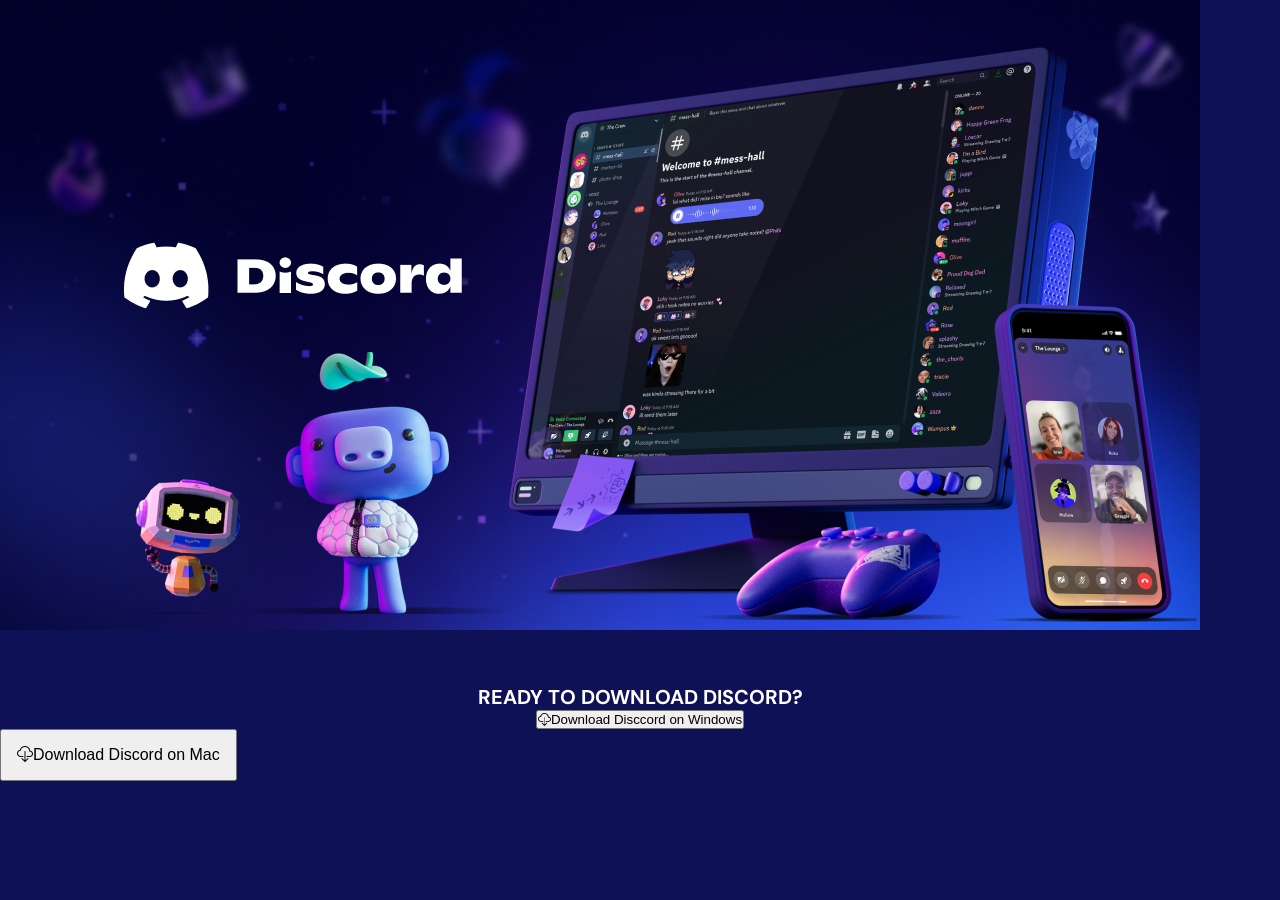
==== download_page/about.html @ 54b6539e "add download page" ====
<!DOCTYPE html>
<html lang="it">
<head>
    <meta charset="UTF-8">
    <meta name="viewport" content="width=device-width, initial-scale=1.0">
    <meta name="author" content="Marco Manvati (MarcusOrion)">
    <meta name="keywords" content="Discord, download">
    <!-- Bootstrap Fonts -->
     <link rel="preconnect" href="https://fonts.googleapis.com">
    <link rel="preconnect" href="https://fonts.gstatic.com" crossorigin>
    <link href="https://fonts.googleapis.com/css2?family=DM+Sans:ital,opsz,wght@0,9..40,100..1000;1,9..40,100..1000&family=Sigmar&display=swap" rel="stylesheet">
     <link rel="preconnect" href="https://fonts.googleapis.com">
    <link rel="preconnect" href="https://fonts.gstatic.com" crossorigin>
    <link href="https://fonts.googleapis.com/css2?family=DM+Sans:ital,opsz,wght@0,9..40,100..1000;1,9..40,100..1000&display=swap" rel="stylesheet">
    <!-- Bootstrap Icon-->
    <link rel="stylesheet" href="https://cdn.jsdelivr.net/npm/bootstrap-icons@1.13.1/font/bootstrap-icons.min.css">
    <!-- CSS -->
    <link rel="stylesheet" href="../download_page/css/about_style.css">
    <title>Discord Download</title>
</head>
<body>
    <!--Banner -->
    <header class="banner">
        <img src="../assets/banner.png" alt="Banner di Discord">
        <h1>ready to download discord?</h1>
    </header>
    <!-- Button Box -->
    <div class="box-btn">
        <button class="widnows-btn"><i class="bi bi-cloud-download"></i>Download Disccord on Windows</button>
        <button class="mac-btn"><i class="bi bi-cloud-download"></i>Download Discord on Mac</button>
    </div>
    <main>
        <section>
            
        </section>
    </main>
</body>
</html>
---- download_page/css/about_style.css ----
* {
    margin: 0;
    padding: 0;
    box-sizing: border-box;
}

/* Body and Style Setup */
body {
    background-color: #0E1155;
}
h1 {
    font-family: 'DM Sans', sans-serif;
    font-size: 20px;
    font-weight: 400px;
    text-transform: uppercase;
    text-align: center;
    color: white;
    margin-top: 50px;
}
/* Modifiche all'immagine header*/
.banner img {
   max-width: 100%;
   height: auto; 
}
/*Button Box*/
.box-btn {
    display: block;
    text-align: center;
}
/*Windows Button*/
.windows-btn {
    display:block;
    font-size: 16px;
    color: white;
    padding: 15px;
}
/*Mac Button*/
.mac-btn {
    display: block;
    font-size: 16px;
    color: black;
    padding: 15px;
}
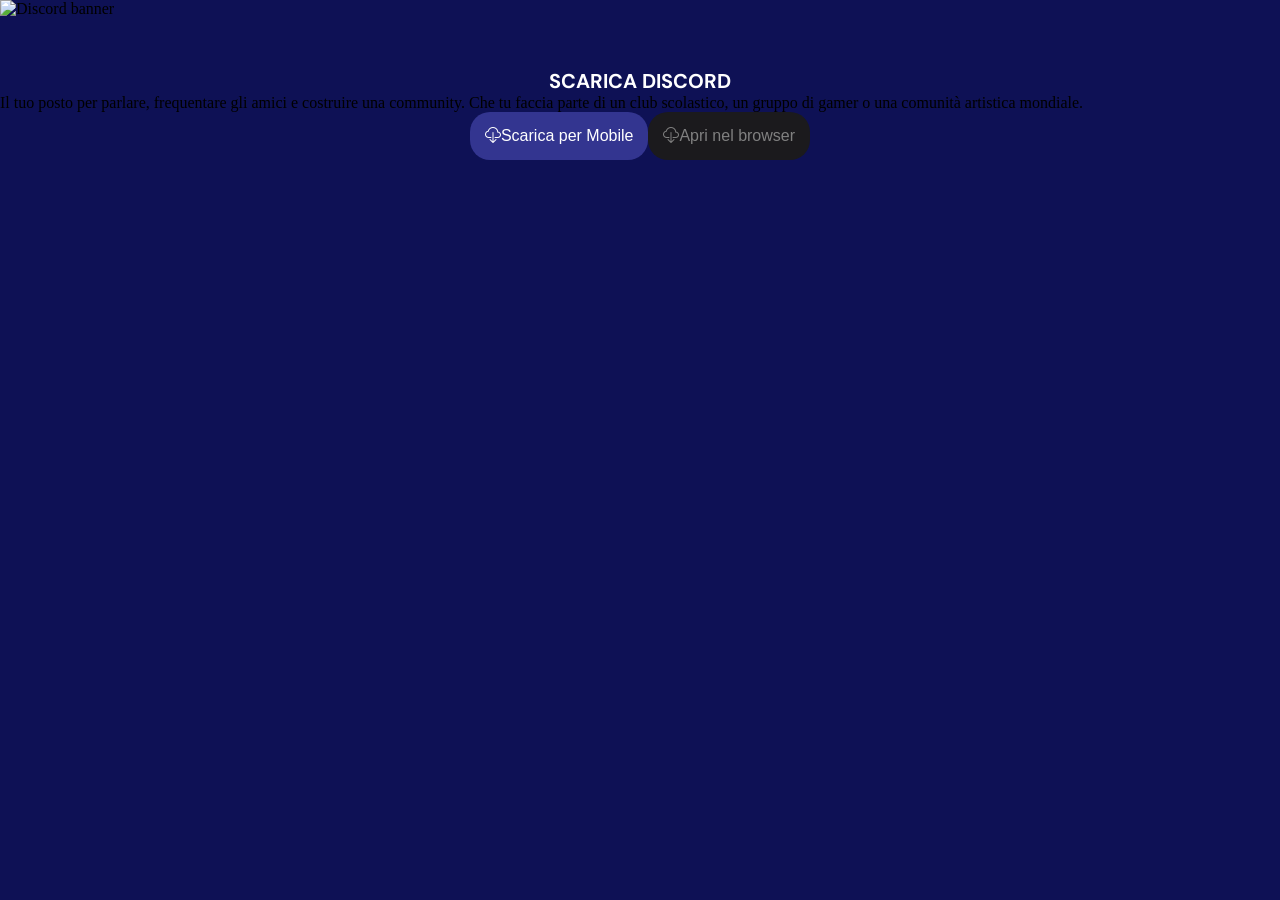
==== commit 5aa6541a: "add adjustment and felxbox" ====
--- a/download_page/about.html
+++ b/download_page/about.html
@@ -21,13 +21,14 @@
 <body>
     <!--Banner -->
     <header class="banner">
-        <img src="../assets/banner.png" alt="Banner di Discord">
-        <h1>ready to download discord?</h1>
+        <img src="assets/banner.png" alt="Discord banner">
+        <h1>scarica discord</h1>
+        <p>Il tuo posto per parlare, frequentare gli amici e costruire una community. Che tu faccia parte di un club scolastico, un gruppo di gamer o una comunità artistica mondiale.</p>
     </header>
     <!-- Button Box -->
     <div class="box-btn">
-        <button class="widnows-btn"><i class="bi bi-cloud-download"></i>Download Disccord on Windows</button>
-        <button class="mac-btn"><i class="bi bi-cloud-download"></i>Download Discord on Mac</button>
+        <button class="mobile-btn"><i class="bi bi-cloud-download"></i>Scarica per Mobile</button>
+        <button class="browser-btn"><i class="bi bi-cloud-download"></i>Apri nel browser</button>
     </div>
     <main>
         <section>
--- a/download_page/css/about_style.css
+++ b/download_page/css/about_style.css
@@ -24,20 +24,26 @@
 }
 /*Button Box*/
 .box-btn {
-    display: block;
-    text-align: center;
+    display: flex;
+    justify-content: center;
 }
-/*Windows Button*/
-.windows-btn {
+/*Mobile Button*/
+.mobile-btn {
+    background-color: #333590;
+    border: none;
+    border-radius: 20px;;
     display:block;
     font-size: 16px;
     color: white;
     padding: 15px;
 }
-/*Mac Button*/
-.mac-btn {
+/*Browser Button*/
+.browser-btn {
+    background-color: #1B1A1D;
+    border: none;
+    border-radius: 20px;
     display: block;
     font-size: 16px;
-    color: black;
+    color: grey;
     padding: 15px;
 }
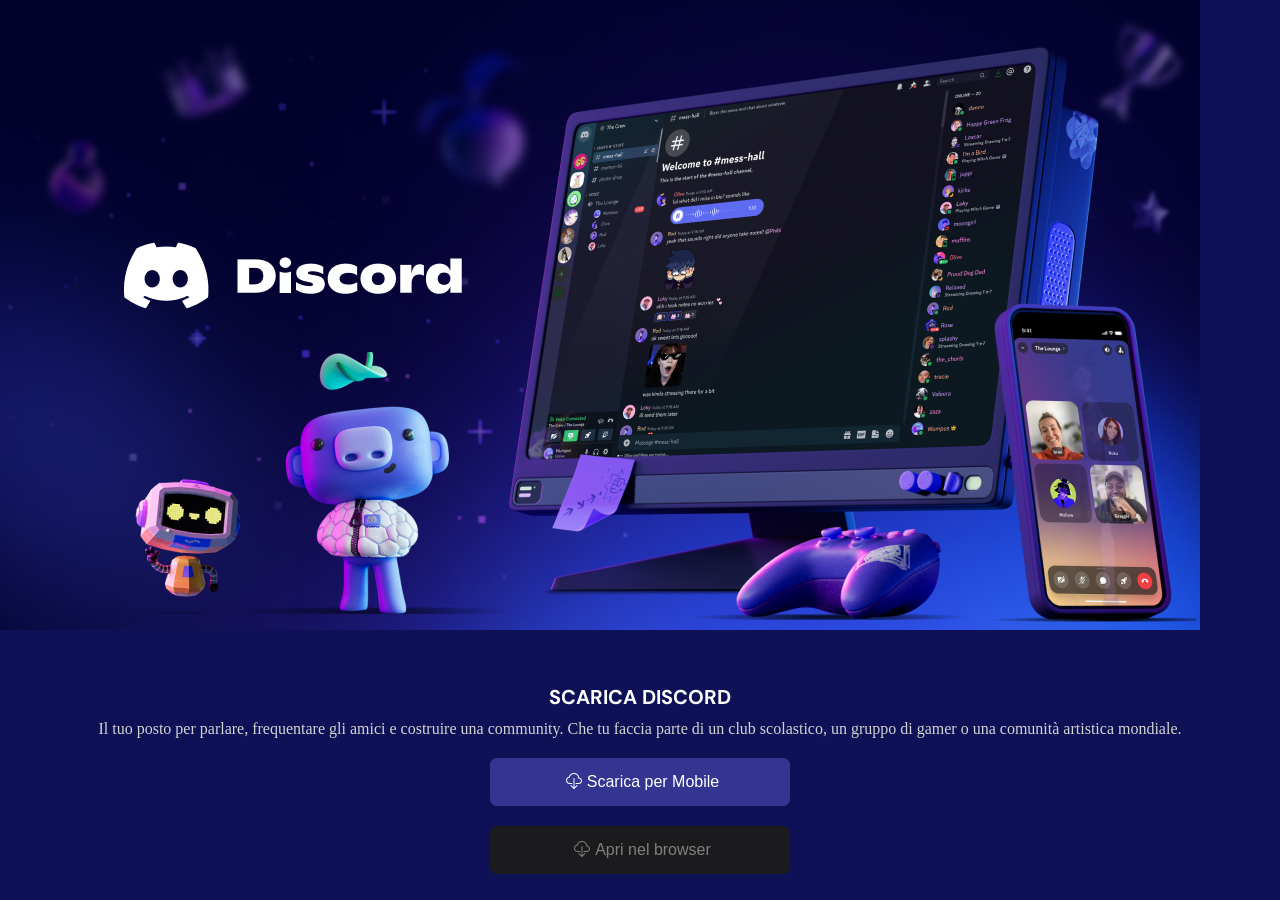
==== commit 27697128: "add adjustments" ====
--- a/download_page/about.html
+++ b/download_page/about.html
@@ -21,7 +21,7 @@
 <body>
     <!--Banner -->
     <header class="banner">
-        <img src="assets/banner.png" alt="Discord banner">
+        <img src="../assets/banner.png" alt="Discord banner">
         <h1>scarica discord</h1>
         <p>Il tuo posto per parlare, frequentare gli amici e costruire una community. Che tu faccia parte di un club scolastico, un gruppo di gamer o una comunità artistica mondiale.</p>
     </header>
--- a/download_page/css/about_style.css
+++ b/download_page/css/about_style.css
@@ -17,33 +17,47 @@
     color: white;
     margin-top: 50px;
 }
+p {
+    color: lightgrey;
+    text-align: center;
+    font-size: 16px;
+    font-weight: 200px;
+    margin: 10px 30px;
+}
+i {
+    margin: 5px;
+}
 /* Modifiche all'immagine header*/
 .banner img {
    max-width: 100%;
-   height: auto; 
+   height: auto;
 }
 /*Button Box*/
 .box-btn {
-    display: flex;
-    justify-content: center;
+    display: block;
+    margin: 80 auto;
 }
 /*Mobile Button*/
 .mobile-btn {
     background-color: #333590;
     border: none;
-    border-radius: 20px;;
-    display:block;
+    border-radius: 7px;;
+    display: block;
     font-size: 16px;
     color: white;
     padding: 15px;
+    width: 300px;
+    margin: 20px auto;
 }
 /*Browser Button*/
 .browser-btn {
     background-color: #1B1A1D;
     border: none;
-    border-radius: 20px;
+    border-radius: 7px;
     display: block;
     font-size: 16px;
     color: grey;
     padding: 15px;
+    width: 300px;
+    margin: 20px auto;
 }
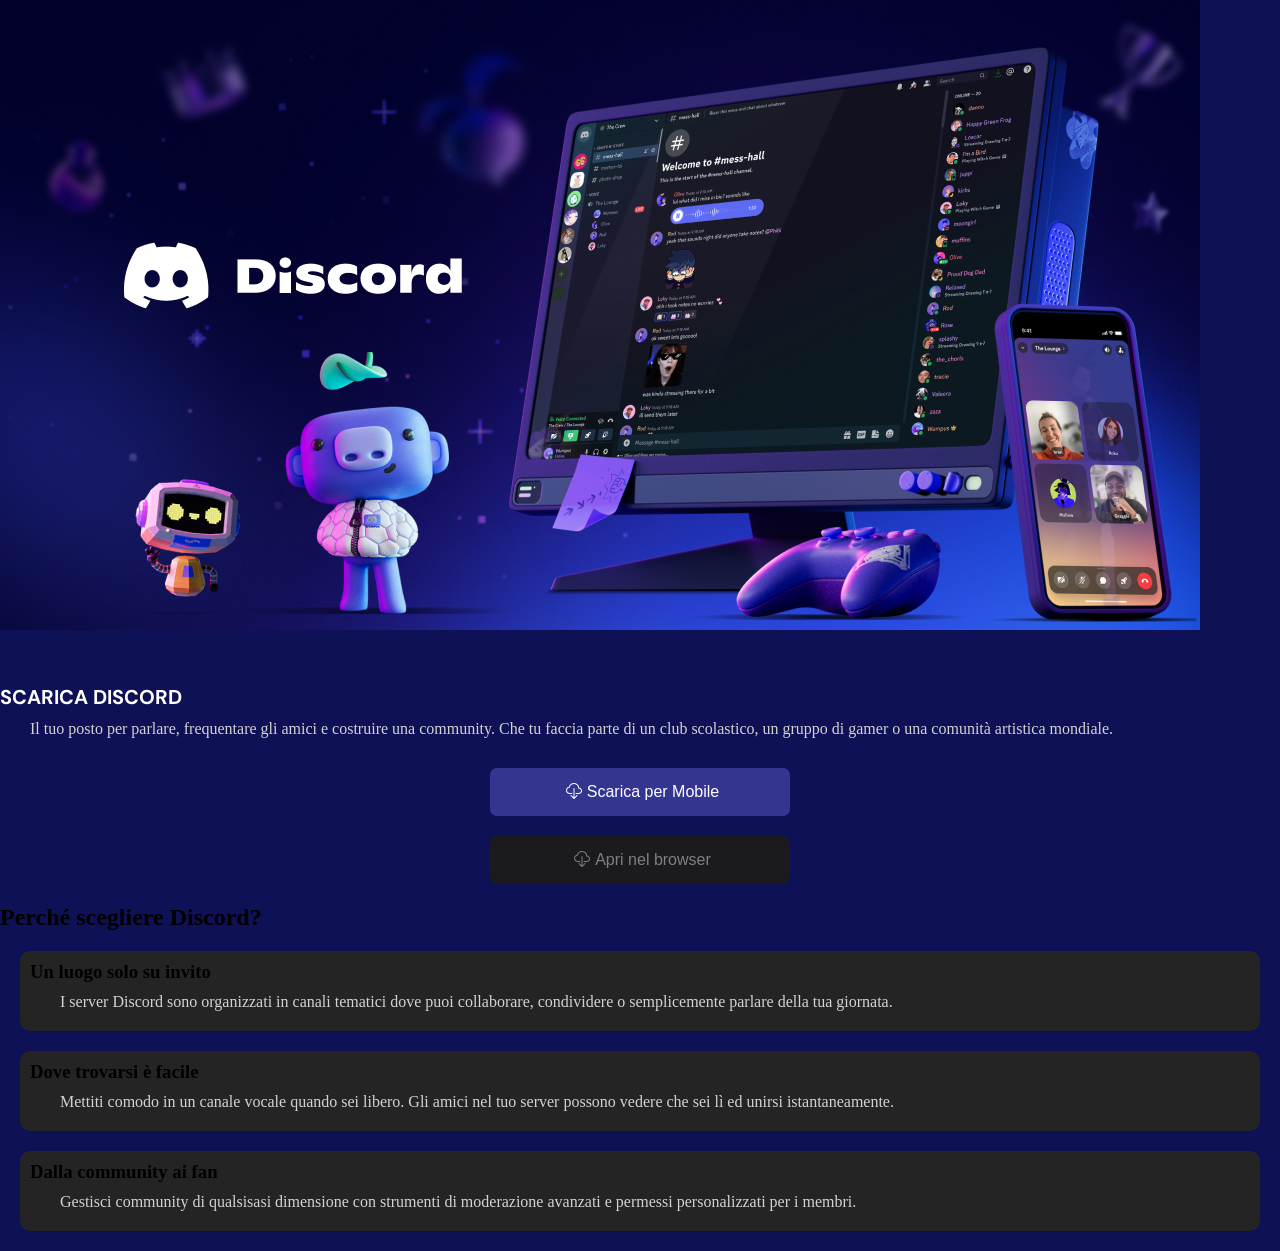
==== commit 110488e2: "add boxes and adjustments" ====
--- a/download_page/about.html
+++ b/download_page/about.html
@@ -22,7 +22,10 @@
     <!--Banner -->
     <header class="banner">
         <img src="../assets/banner.png" alt="Discord banner">
-        <h1>scarica discord</h1>
+    </header>
+    <main>
+        <section>
+            <h1>scarica discord</h1>
         <p>Il tuo posto per parlare, frequentare gli amici e costruire una community. Che tu faccia parte di un club scolastico, un gruppo di gamer o una comunità artistica mondiale.</p>
     </header>
     <!-- Button Box -->
@@ -30,7 +33,20 @@
         <button class="mobile-btn"><i class="bi bi-cloud-download"></i>Scarica per Mobile</button>
         <button class="browser-btn"><i class="bi bi-cloud-download"></i>Apri nel browser</button>
     </div>
-    <main>
+        </section>
+        <h2>Perché scegliere Discord?</h2>
+        <div class="first-box">
+            <h3>Un luogo solo su invito</h3>
+            <p>I server Discord sono organizzati in canali tematici dove puoi collaborare, condividere o semplicemente parlare della tua giornata.</p>
+        </div>
+        <div class="second-box">
+            <h3>Dove trovarsi è facile</h3>
+            <p>Mettiti comodo in un canale vocale quando sei libero. Gli amici nel tuo server possono vedere che sei lì ed unirsi istantaneamente.</p>
+        </div>
+        <div class="third-box">
+            <h3>Dalla community ai fan</h3>
+            <p>Gestisci community di qualsisasi dimensione con strumenti di moderazione avanzati e permessi personalizzati per i membri.</p>
+        </div>
         <section>
             
         </section>
--- a/download_page/css/about_style.css
+++ b/download_page/css/about_style.css
@@ -13,19 +13,24 @@
     font-size: 20px;
     font-weight: 400px;
     text-transform: uppercase;
-    text-align: center;
+    /*text-align: center;*/
     color: white;
     margin-top: 50px;
 }
 p {
     color: lightgrey;
-    text-align: center;
+    /*text-align: center;*/
     font-size: 16px;
     font-weight: 200px;
     margin: 10px 30px;
 }
 i {
     margin: 5px;
+}
+section {
+    display: flex;
+    justify-content: center;
+    flex-direction: column;
 }
 /* Modifiche all'immagine header*/
 .banner img {
@@ -60,4 +65,30 @@
     padding: 15px;
     width: 300px;
     margin: 20px auto;
+}
+/*Boxes Style*/
+.first-box {
+    border-radius: 10px;
+    background-color: rgb(37, 36, 36);
+    padding: 10px;
+    margin: 20px;
+}
+.second-box {
+    border-radius: 10px;
+    background-color: rgb(37, 36, 36);
+    padding: 10px;
+    margin: 20px;
+}
+.third-box {
+    border-radius: 10px;
+    background-color: rgb(37, 36, 36);
+    padding: 10px;
+    margin: 20px;
+}
+section > h3 {
+    text-align: left;
+    padding: 0 26px;
+}
+section p {
+    text-align: left;
 }
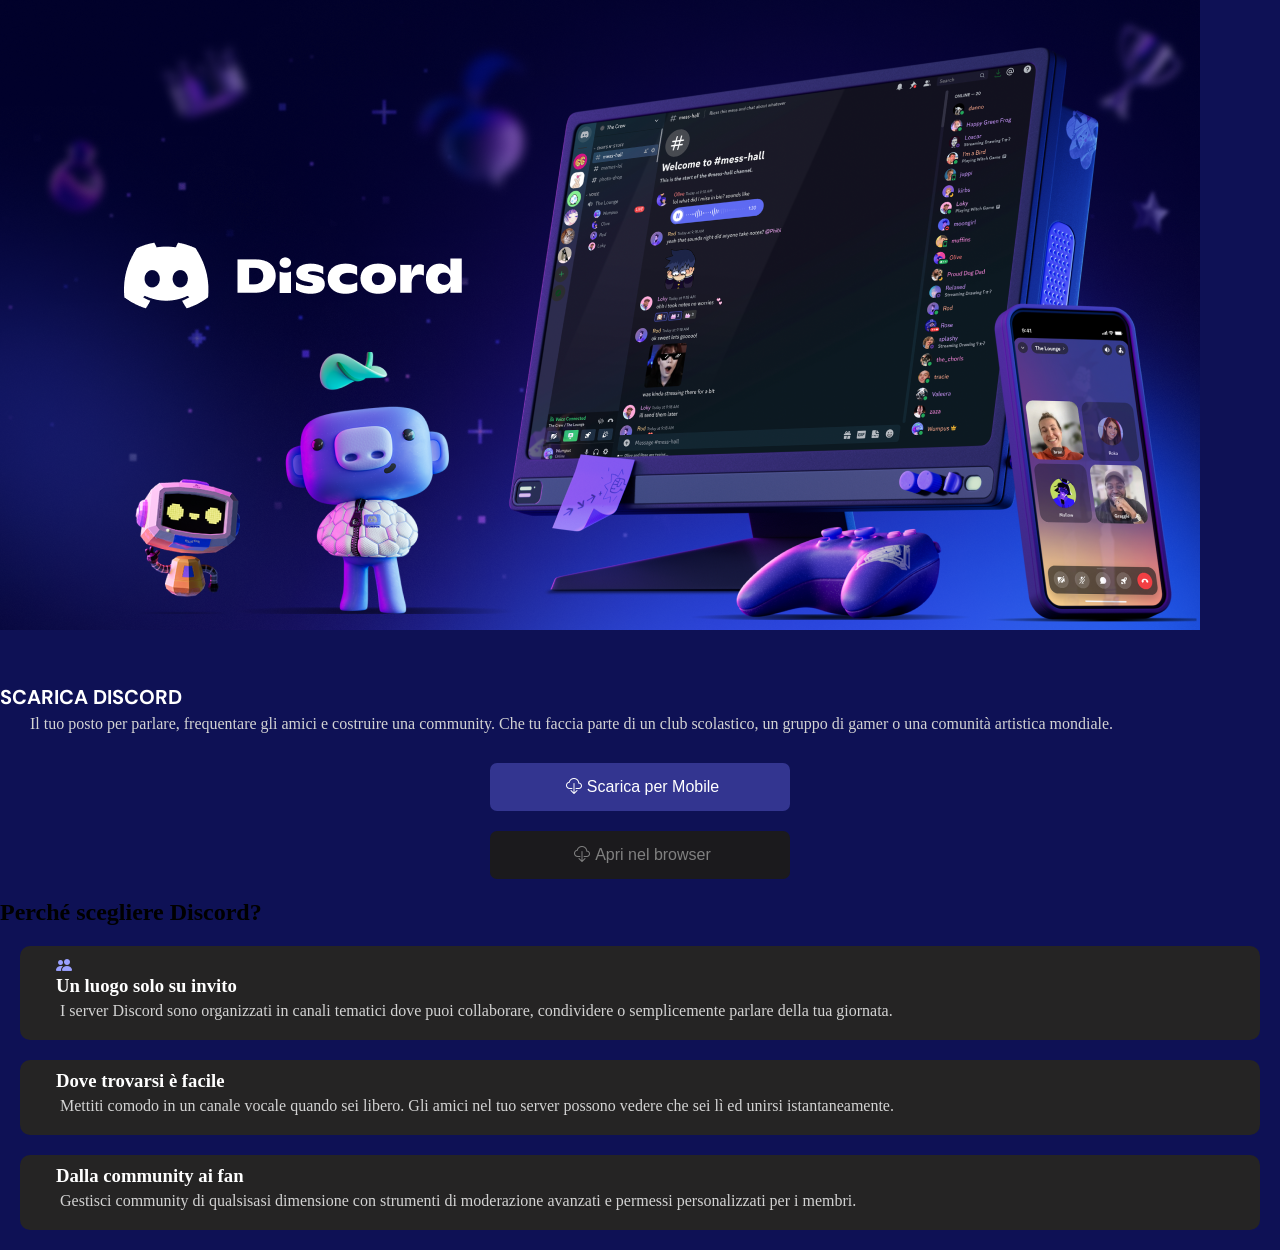
==== commit 8455f3e4: "add pople icon first box" ====
--- a/download_page/about.html
+++ b/download_page/about.html
@@ -36,6 +36,7 @@
         </section>
         <h2>Perché scegliere Discord?</h2>
         <div class="first-box">
+            <i class="bi-people-fill"></i>
             <h3>Un luogo solo su invito</h3>
             <p>I server Discord sono organizzati in canali tematici dove puoi collaborare, condividere o semplicemente parlare della tua giornata.</p>
         </div>
--- a/download_page/css/about_style.css
+++ b/download_page/css/about_style.css
@@ -23,6 +23,7 @@
     font-size: 16px;
     font-weight: 200px;
     margin: 10px 30px;
+    margin-top: 5px;
 }
 i {
     margin: 5px;
@@ -85,10 +86,18 @@
     padding: 10px;
     margin: 20px;
 }
-section > h3 {
+h3 {
+    color: white;
     text-align: left;
     padding: 0 26px;
 }
 section p {
     text-align: left;
+}
+/* Icon style for people-fill */
+i.bi-people-fill {
+    color: #9aa0ff;
+    margin-right: 6px;
+    vertical-align: middle;
+    padding: 15px 21px;
 }
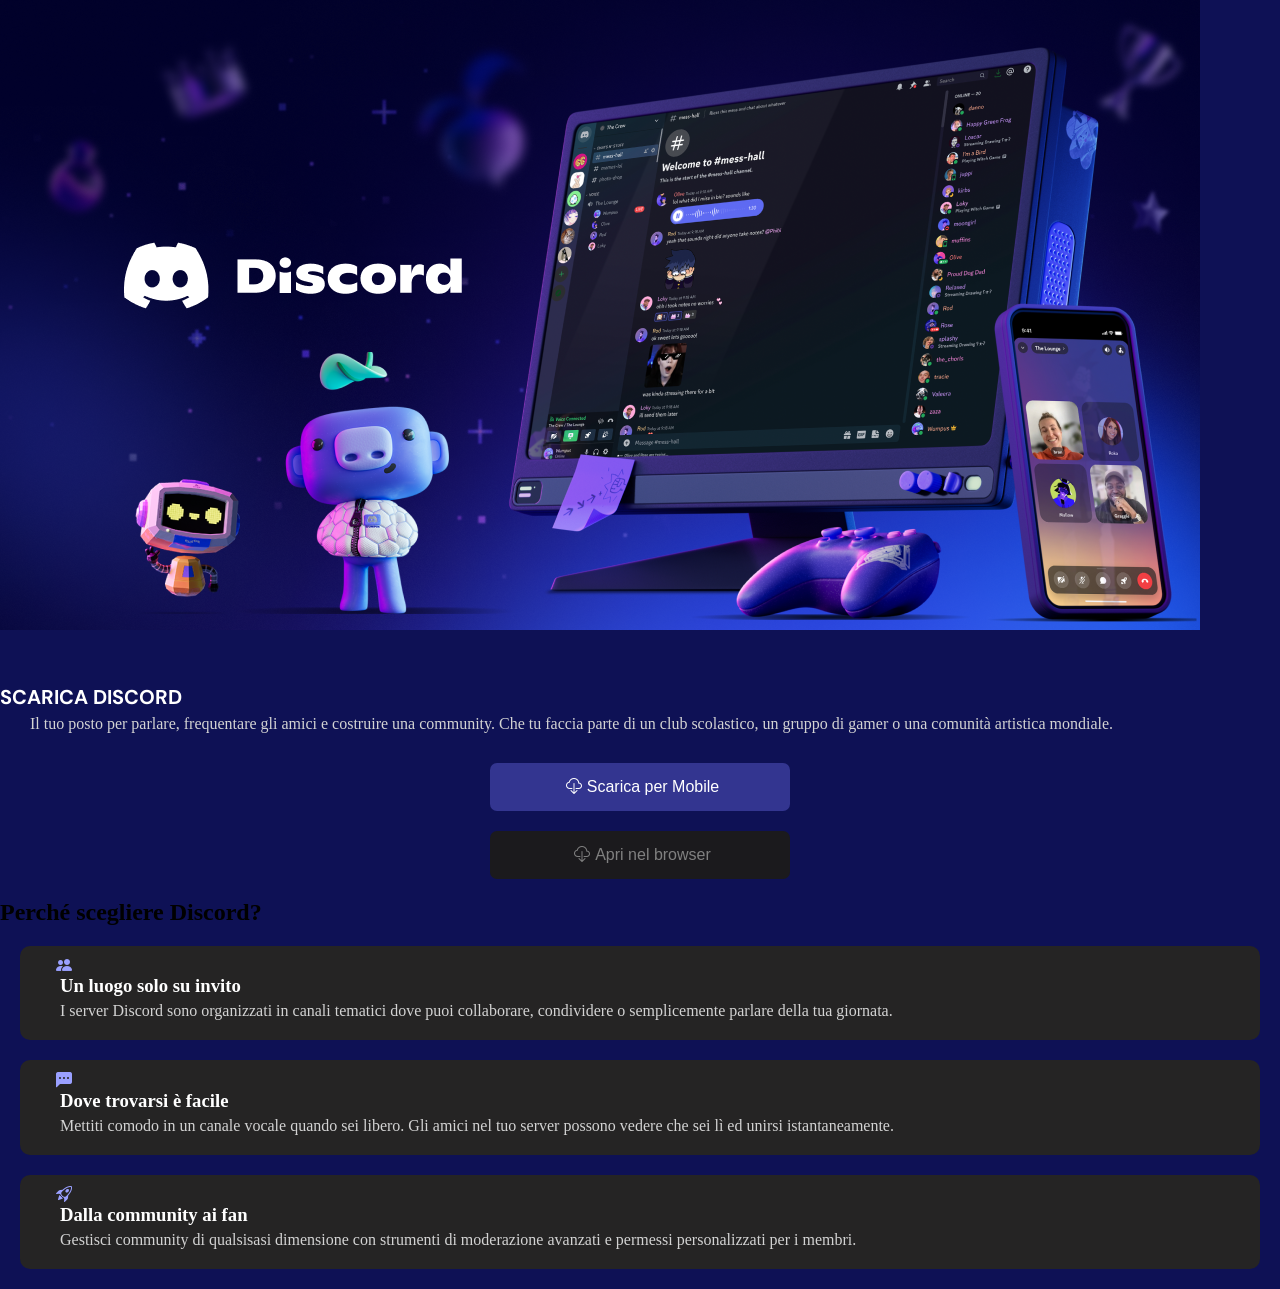
==== commit 112dd418: "add more icons" ====
--- a/download_page/about.html
+++ b/download_page/about.html
@@ -41,10 +41,12 @@
             <p>I server Discord sono organizzati in canali tematici dove puoi collaborare, condividere o semplicemente parlare della tua giornata.</p>
         </div>
         <div class="second-box">
+            <i class="bi-chat-left-dots-fill"></i>
             <h3>Dove trovarsi è facile</h3>
             <p>Mettiti comodo in un canale vocale quando sei libero. Gli amici nel tuo server possono vedere che sei lì ed unirsi istantaneamente.</p>
         </div>
         <div class="third-box">
+            <i class="bi-rocket-takeoff"></i>
             <h3>Dalla community ai fan</h3>
             <p>Gestisci community di qualsisasi dimensione con strumenti di moderazione avanzati e permessi personalizzati per i membri.</p>
         </div>
--- a/download_page/css/about_style.css
+++ b/download_page/css/about_style.css
@@ -89,7 +89,7 @@
 h3 {
     color: white;
     text-align: left;
-    padding: 0 26px;
+    padding: 0 30px;
 }
 section p {
     text-align: left;
@@ -100,4 +100,16 @@
     margin-right: 6px;
     vertical-align: middle;
     padding: 15px 21px;
+}
+i.bi-chat-left-dots-fill {
+    color: #9aa0ff;
+    margin-right: 6px;
+    vertical-align: middle;
+    padding: 15px 21px;
+}
+i.bi-rocket-takeoff {
+    color: #9aa0ff;
+    margin-right: 6px;
+    vertical-align: middle;
+    padding: 15px 21px;
 }
